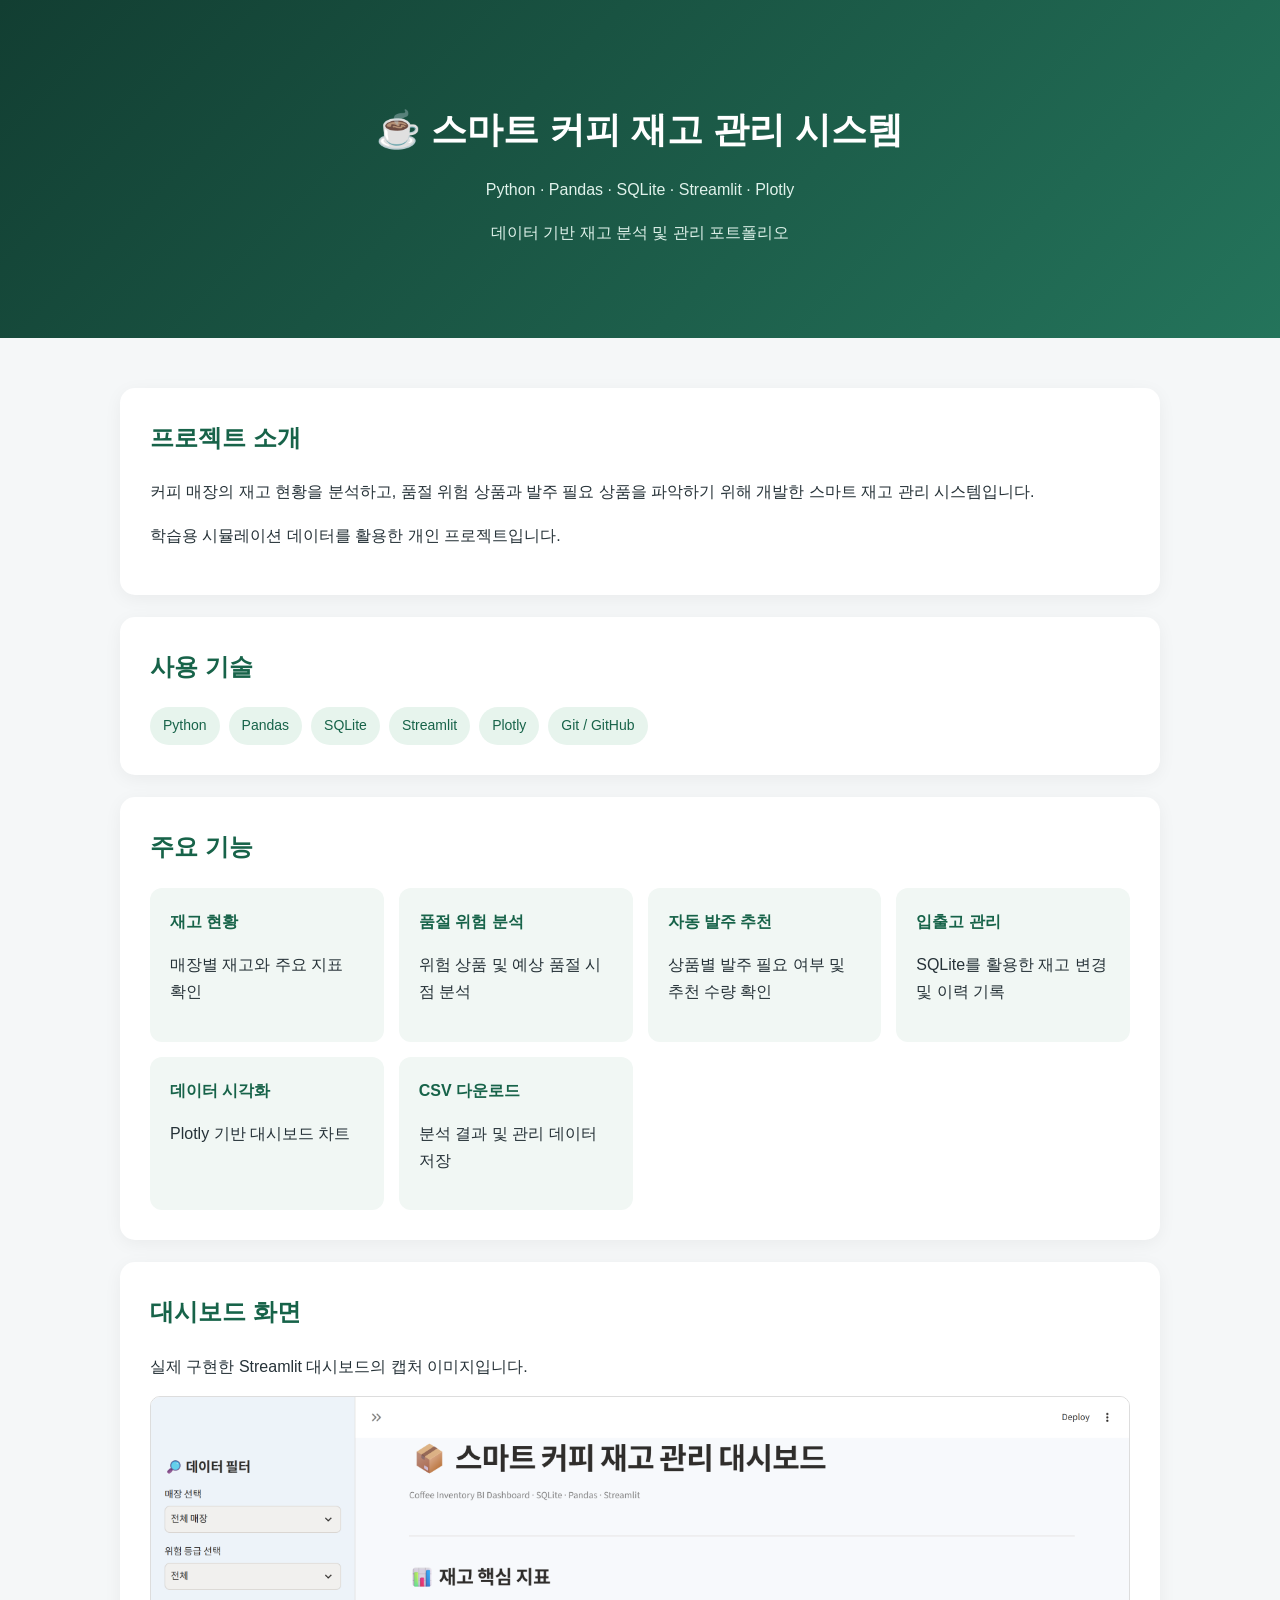
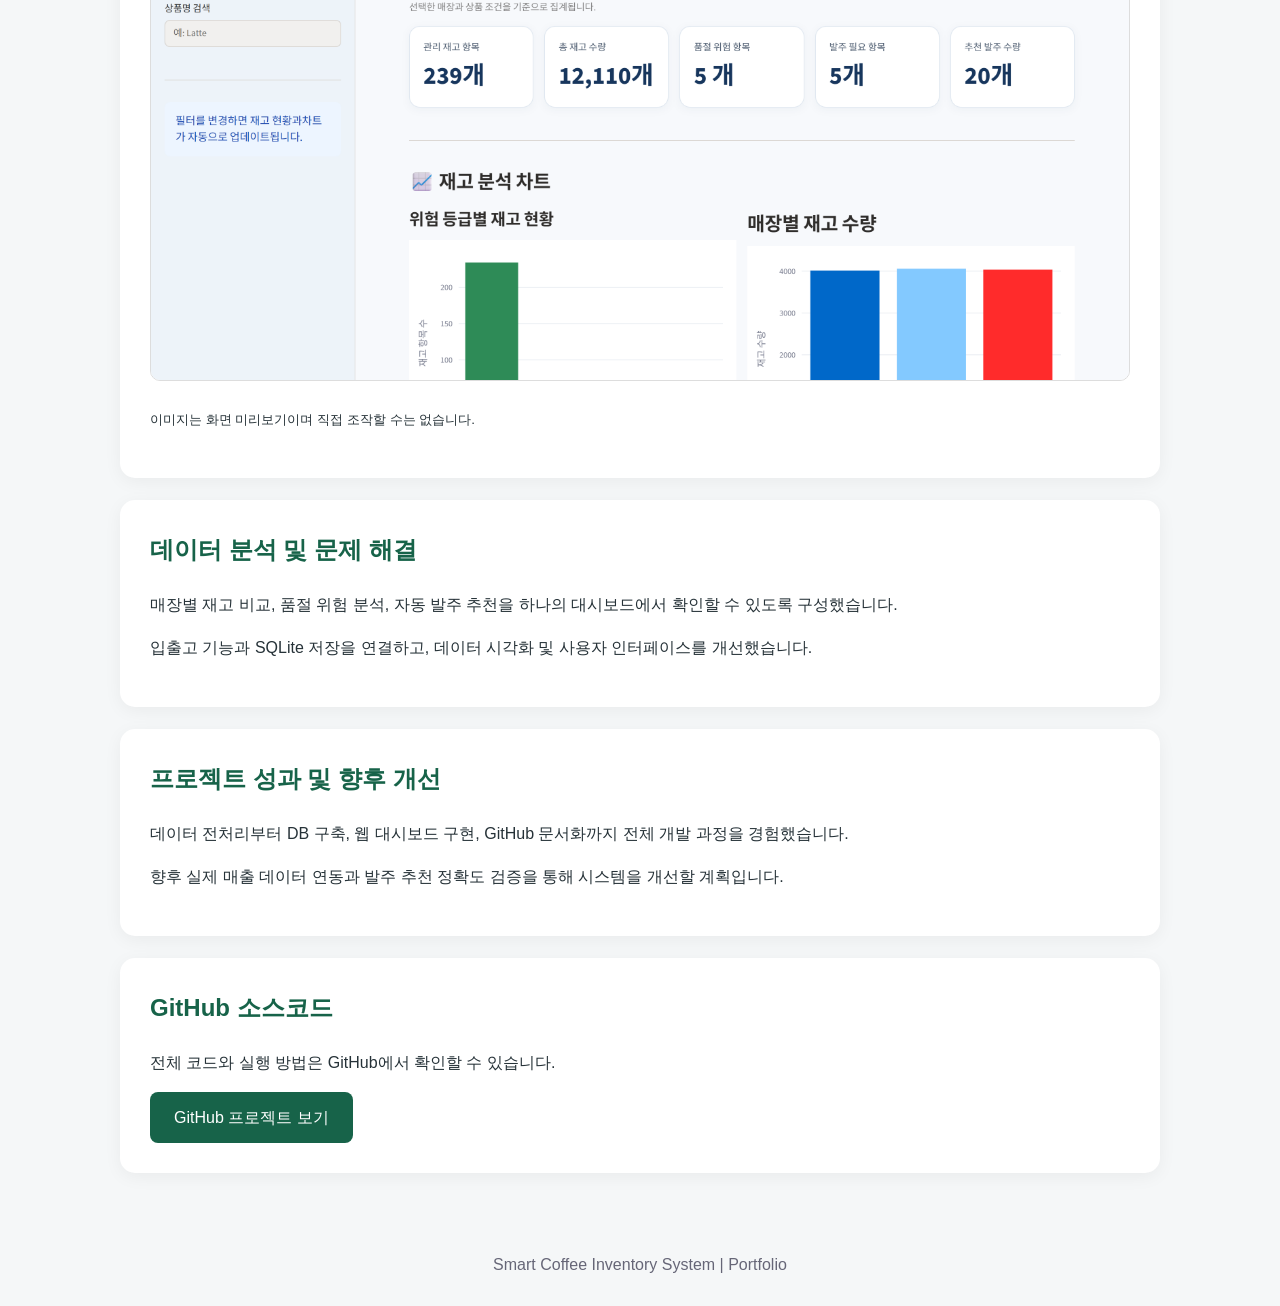
==== docs/index.html @ c438610a "Add GitHub Pages portfolio website" ====
<!DOCTYPE html>
<html lang="ko">
<head>
  <meta charset="UTF-8">
  <meta name="viewport" content="width=device-width, initial-scale=1.0">
  <title>스마트 커피 재고 관리 시스템</title>
  <style>
    * { box-sizing: border-box; }
    body {
      margin: 0;
      font-family: "Malgun Gothic", Arial, sans-serif;
      background: #f5f7f8;
      color: #263238;
      line-height: 1.7;
    }
    header {
      background: linear-gradient(135deg, #123e32, #24745b);
      color: white;
      padding: 75px 20px;
      text-align: center;
    }
    header h1 { font-size: 36px; margin-bottom: 12px; }
    header p { color: #e0f2eb; }
    .container { max-width: 1080px; margin: auto; padding: 28px 20px; }
    section {
      background: white;
      padding: 30px;
      margin: 22px 0;
      border-radius: 15px;
      box-shadow: 0 4px 18px rgba(0,0,0,.05);
    }
    h2 { color: #176349; margin-top: 0; }
    .tags { display: flex; flex-wrap: wrap; gap: 9px; }
    .tag {
      background: #e7f4ed;
      color: #176349;
      padding: 7px 13px;
      border-radius: 20px;
      font-size: 14px;
    }
    .cards {
      display: grid;
      grid-template-columns: repeat(auto-fit, minmax(200px,1fr));
      gap: 15px;
    }
    .card { background: #f1f7f4; padding: 20px; border-radius: 12px; }
    .card strong { color: #176349; }
    img { width: 100%; border-radius: 10px; border: 1px solid #ddd; }
    .button {
      display: inline-block;
      padding: 12px 24px;
      background: #176349;
      color: white;
      text-decoration: none;
      border-radius: 8px;
    }
    footer { text-align: center; padding: 28px; color: #667; }
    @media(max-width:600px) {
      header h1 { font-size: 27px; }
      section { padding: 20px; }
    }
  </style>
</head>
<body>
  <header>
    <h1>☕ 스마트 커피 재고 관리 시스템</h1>
    <p>Python · Pandas · SQLite · Streamlit · Plotly</p>
    <p>데이터 기반 재고 분석 및 관리 포트폴리오</p>
  </header>

  <main class="container">
    <section>
      <h2>프로젝트 소개</h2>
      <p>
        커피 매장의 재고 현황을 분석하고,
        품절 위험 상품과 발주 필요 상품을 파악하기 위해
        개발한 스마트 재고 관리 시스템입니다.
      </p>
      <p>학습용 시뮬레이션 데이터를 활용한 개인 프로젝트입니다.</p>
    </section>

    <section>
      <h2>사용 기술</h2>
      <div class="tags">
        <span class="tag">Python</span>
        <span class="tag">Pandas</span>
        <span class="tag">SQLite</span>
        <span class="tag">Streamlit</span>
        <span class="tag">Plotly</span>
        <span class="tag">Git / GitHub</span>
      </div>
    </section>

    <section>
      <h2>주요 기능</h2>
      <div class="cards">
        <div class="card"><strong>재고 현황</strong><p>매장별 재고와 주요 지표 확인</p></div>
        <div class="card"><strong>품절 위험 분석</strong><p>위험 상품 및 예상 품절 시점 분석</p></div>
        <div class="card"><strong>자동 발주 추천</strong><p>상품별 발주 필요 여부 및 추천 수량 확인</p></div>
        <div class="card"><strong>입출고 관리</strong><p>SQLite를 활용한 재고 변경 및 이력 기록</p></div>
        <div class="card"><strong>데이터 시각화</strong><p>Plotly 기반 대시보드 차트</p></div>
        <div class="card"><strong>CSV 다운로드</strong><p>분석 결과 및 관리 데이터 저장</p></div>
      </div>
    </section>

    <section>
      <h2>대시보드 화면</h2>
      <p>실제 구현한 Streamlit 대시보드의 캡처 이미지입니다.</p>
      <img src="images/dashboard-overview.png"
           alt="스마트 커피 재고 관리 대시보드">
      <p><small>이미지는 화면 미리보기이며 직접 조작할 수는 없습니다.</small></p>
    </section>

    <section>
      <h2>데이터 분석 및 문제 해결</h2>
      <p>매장별 재고 비교, 품절 위험 분석, 자동 발주 추천을
         하나의 대시보드에서 확인할 수 있도록 구성했습니다.</p>
      <p>입출고 기능과 SQLite 저장을 연결하고,
         데이터 시각화 및 사용자 인터페이스를 개선했습니다.</p>
    </section>

    <section>
      <h2>프로젝트 성과 및 향후 개선</h2>
      <p>데이터 전처리부터 DB 구축, 웹 대시보드 구현,
         GitHub 문서화까지 전체 개발 과정을 경험했습니다.</p>
      <p>향후 실제 매출 데이터 연동과 발주 추천 정확도 검증을
         통해 시스템을 개선할 계획입니다.</p>
    </section>

    <section>
      <h2>GitHub 소스코드</h2>
      <p>전체 코드와 실행 방법은 GitHub에서 확인할 수 있습니다.</p>
      <a class="button"
         href="https://github.com/bottle1144/smart-coffee-inventory-system"
         target="_blank" rel="noopener noreferrer">
        GitHub 프로젝트 보기
      </a>
    </section>
  </main>

  <footer>
    Smart Coffee Inventory System | Portfolio
  </footer>
</body>
</html>
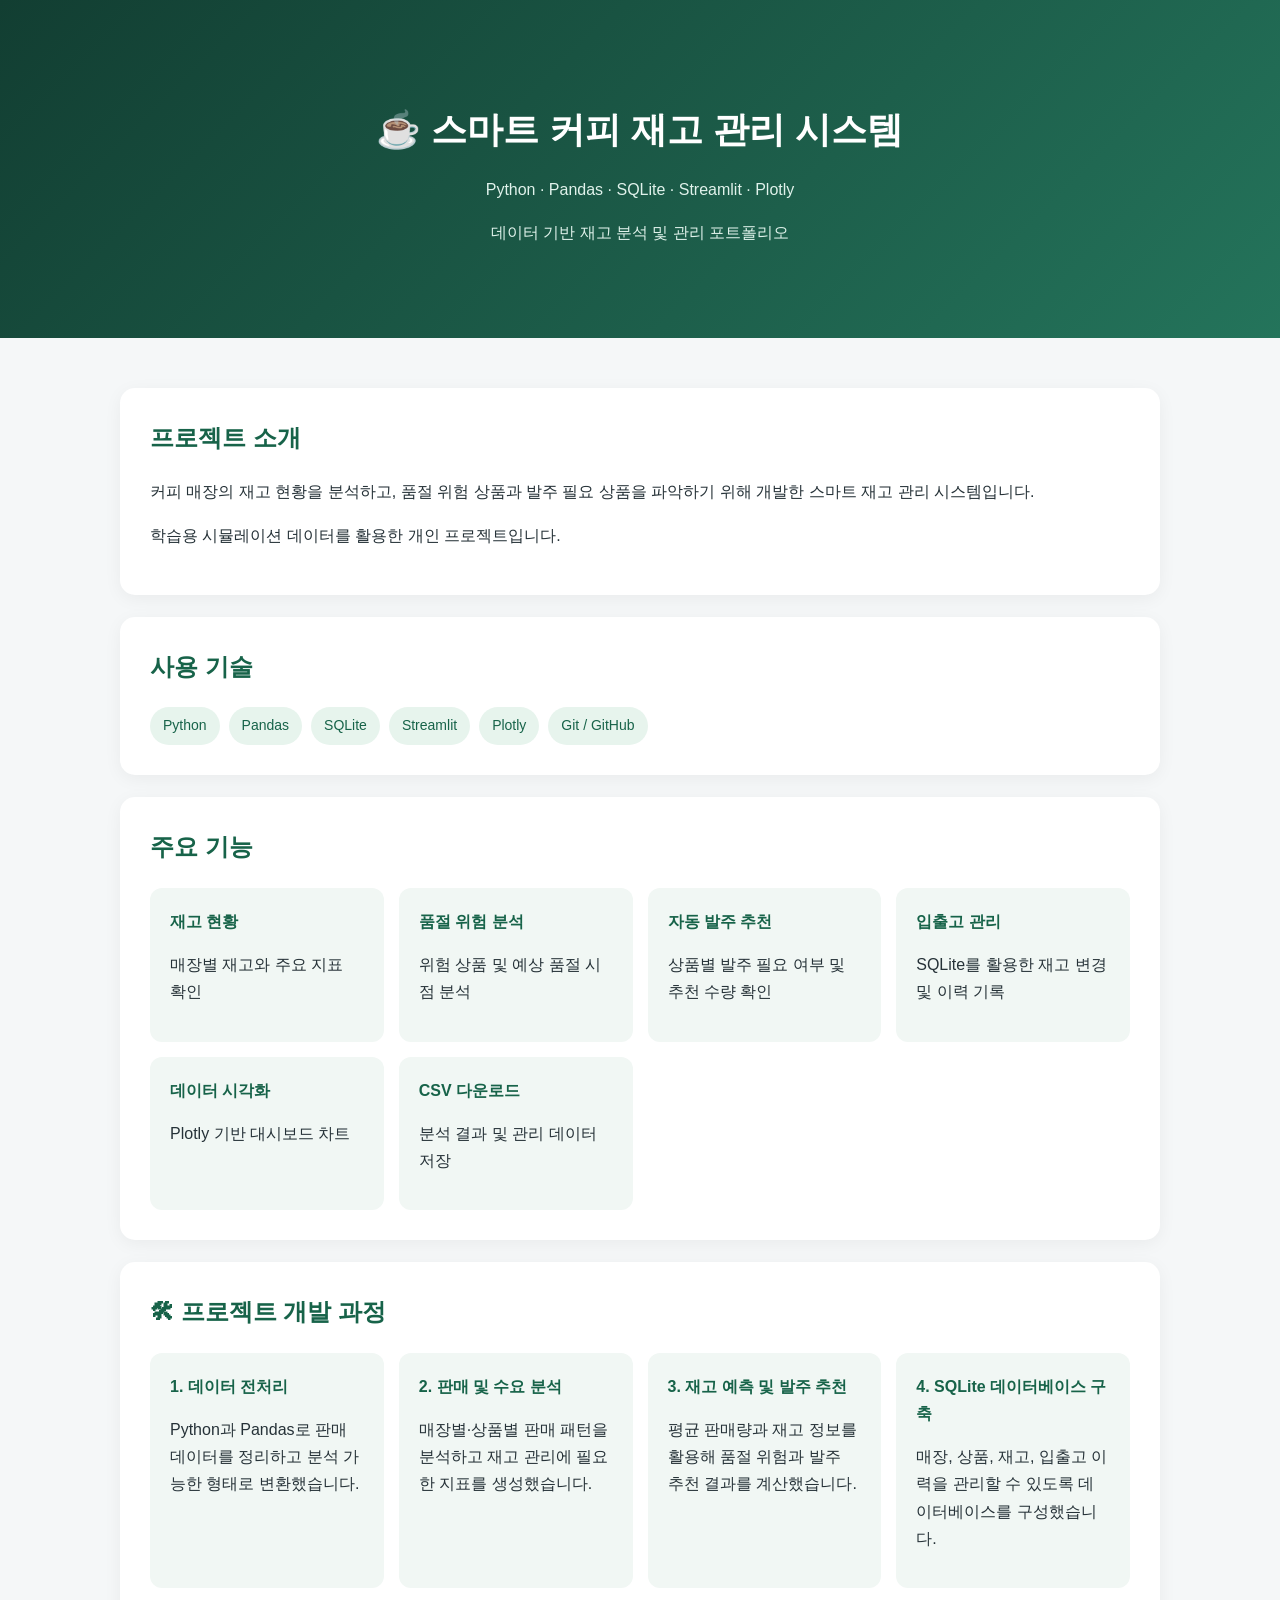
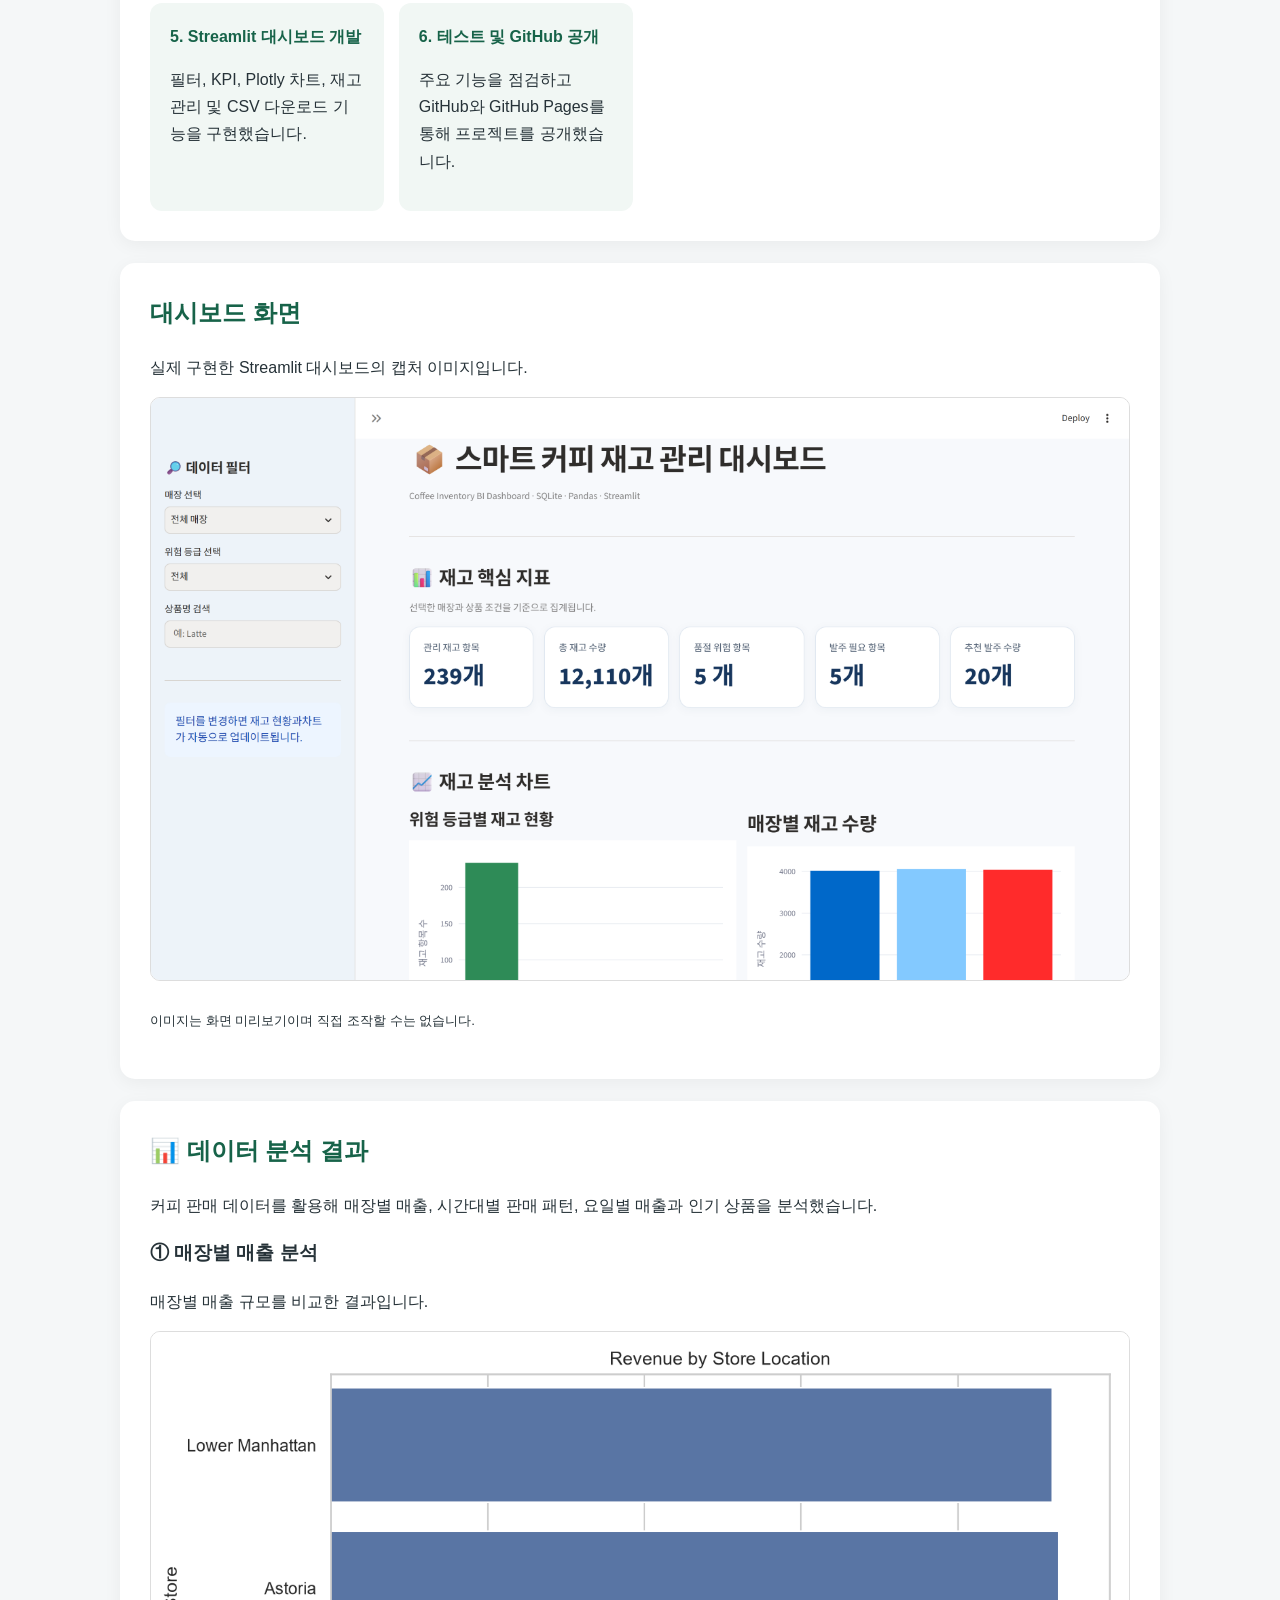
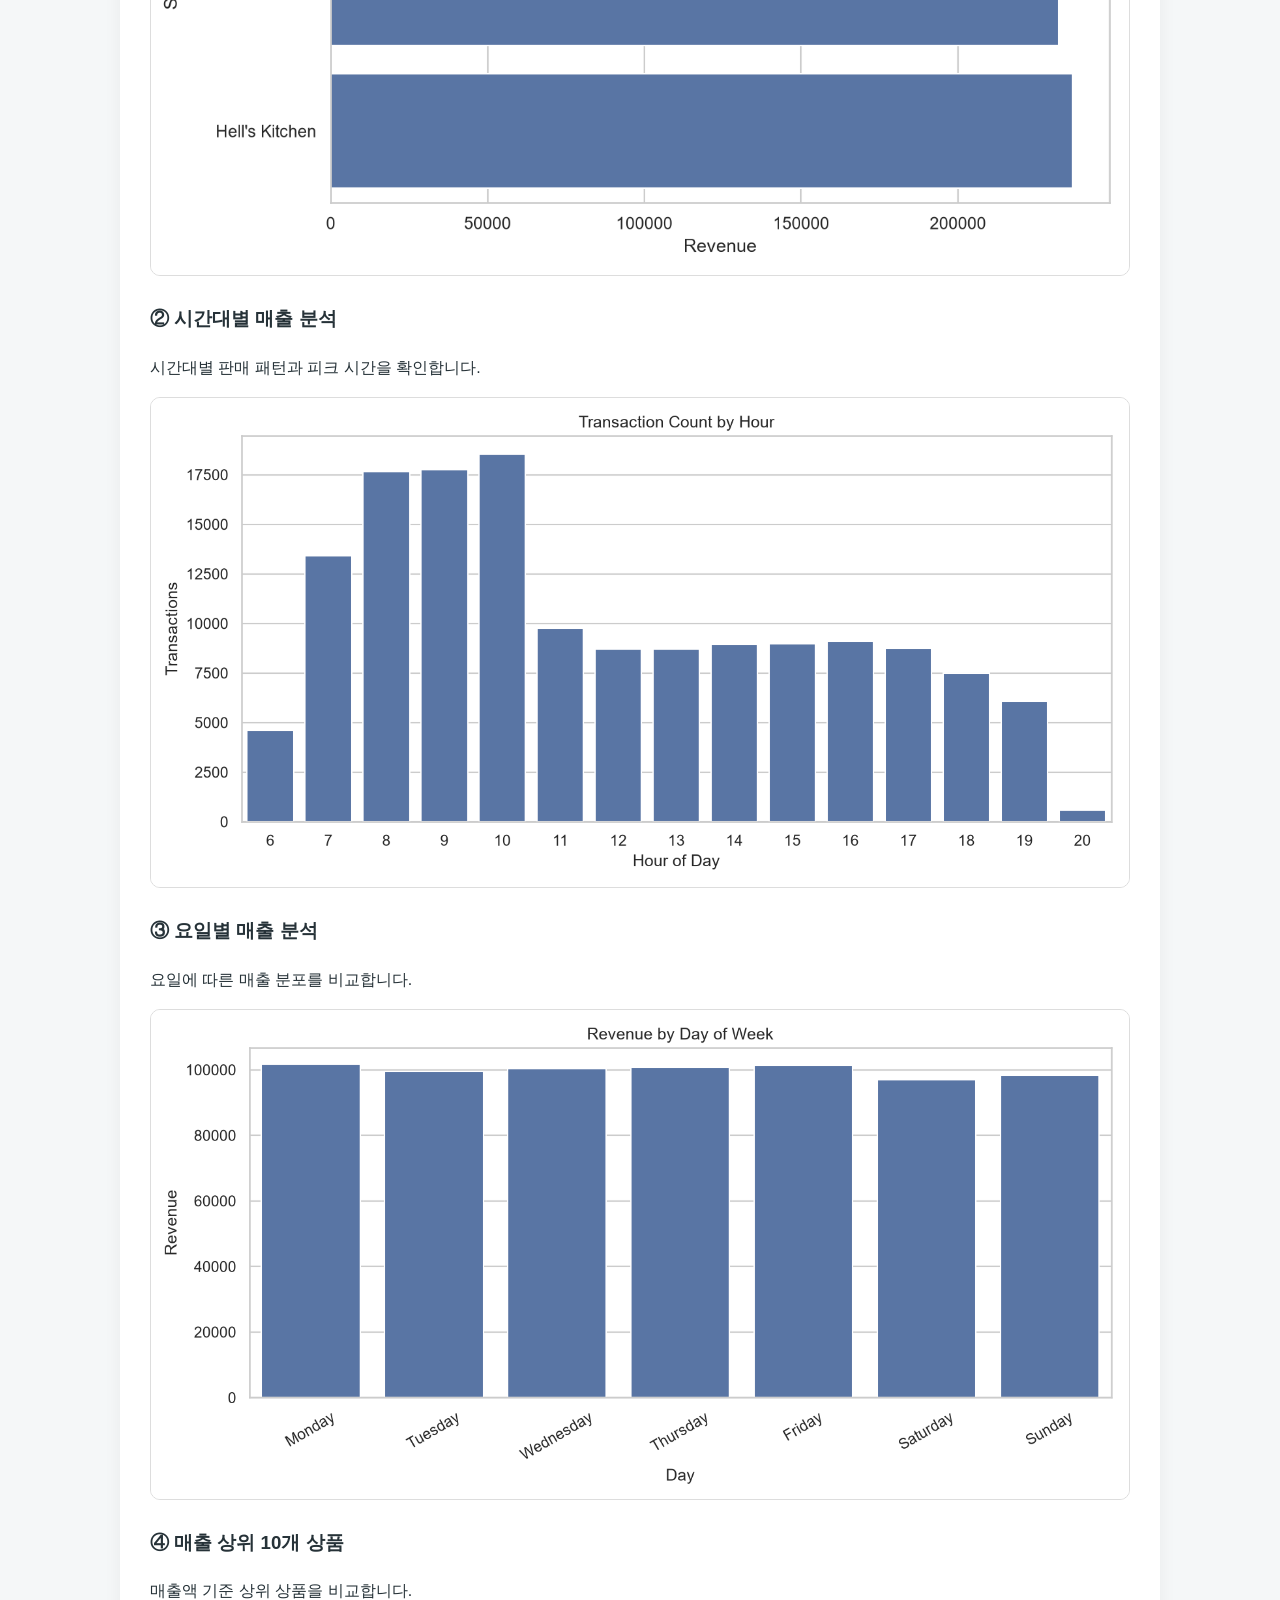
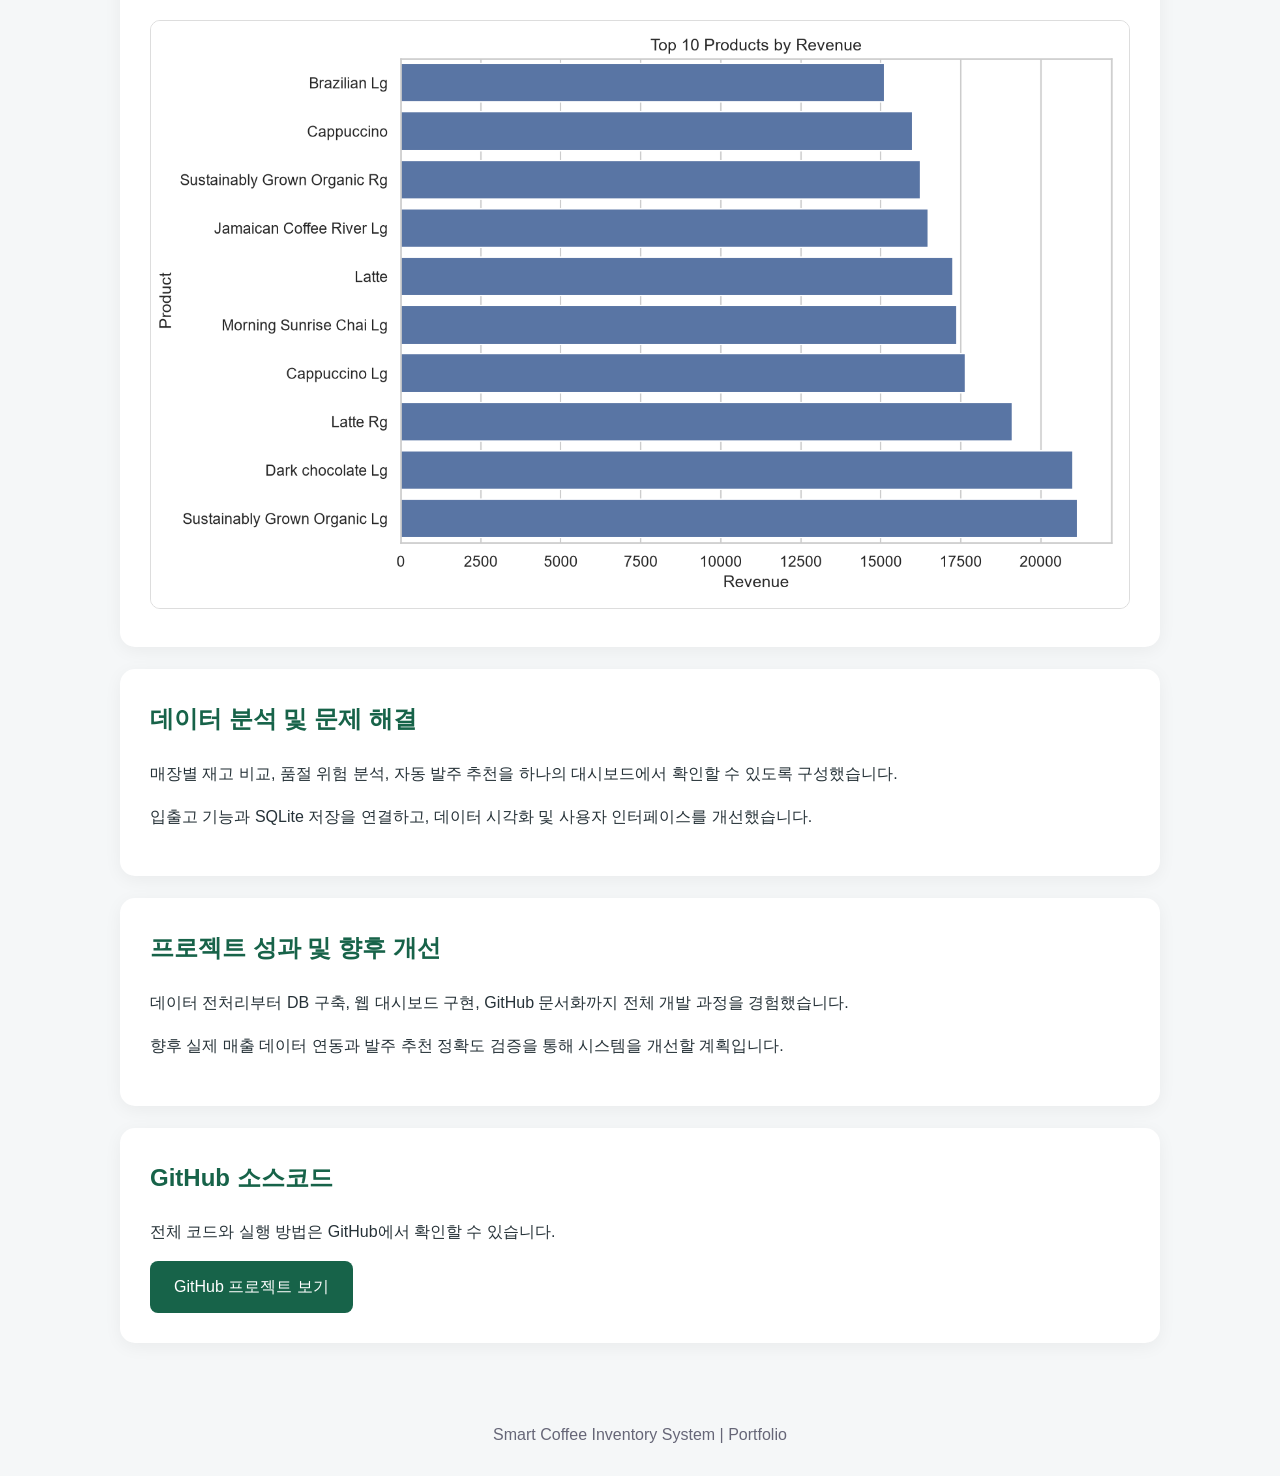
==== commit 2483eda8: "Add sales analysis charts and development process" ====
--- a/docs/index.html
+++ b/docs/index.html
@@ -70,6 +70,8 @@
   </header>
 
   <main class="container">
+
+
     <section>
       <h2>프로젝트 소개</h2>
       <p>
@@ -104,6 +106,42 @@
       </div>
     </section>
 
+<section>
+  <h2>🛠 프로젝트 개발 과정</h2>
+
+  <div class="cards">
+    <div class="card">
+      <strong>1. 데이터 전처리</strong>
+      <p>Python과 Pandas로 판매 데이터를 정리하고 분석 가능한 형태로 변환했습니다.</p>
+    </div>
+
+    <div class="card">
+      <strong>2. 판매 및 수요 분석</strong>
+      <p>매장별·상품별 판매 패턴을 분석하고 재고 관리에 필요한 지표를 생성했습니다.</p>
+    </div>
+
+    <div class="card">
+      <strong>3. 재고 예측 및 발주 추천</strong>
+      <p>평균 판매량과 재고 정보를 활용해 품절 위험과 발주 추천 결과를 계산했습니다.</p>
+    </div>
+
+    <div class="card">
+      <strong>4. SQLite 데이터베이스 구축</strong>
+      <p>매장, 상품, 재고, 입출고 이력을 관리할 수 있도록 데이터베이스를 구성했습니다.</p>
+    </div>
+
+    <div class="card">
+      <strong>5. Streamlit 대시보드 개발</strong>
+      <p>필터, KPI, Plotly 차트, 재고 관리 및 CSV 다운로드 기능을 구현했습니다.</p>
+    </div>
+
+    <div class="card">
+      <strong>6. 테스트 및 GitHub 공개</strong>
+      <p>주요 기능을 점검하고 GitHub와 GitHub Pages를 통해 프로젝트를 공개했습니다.</p>
+    </div>
+  </div>
+</section>
+
     <section>
       <h2>대시보드 화면</h2>
       <p>실제 구현한 Streamlit 대시보드의 캡처 이미지입니다.</p>
@@ -111,6 +149,35 @@
            alt="스마트 커피 재고 관리 대시보드">
       <p><small>이미지는 화면 미리보기이며 직접 조작할 수는 없습니다.</small></p>
     </section>
+
+<section>
+  <h2>📊 데이터 분석 결과</h2>
+  <p>
+    커피 판매 데이터를 활용해 매장별 매출,
+    시간대별 판매 패턴, 요일별 매출과
+    인기 상품을 분석했습니다.
+  </p>
+
+  <h3>① 매장별 매출 분석</h3>
+  <p>매장별 매출 규모를 비교한 결과입니다.</p>
+  <img src="images/revenue_by_store.png"
+       alt="매장별 매출 분석">
+
+  <h3>② 시간대별 매출 분석</h3>
+  <p>시간대별 판매 패턴과 피크 시간을 확인합니다.</p>
+  <img src="images/peak_hours.png"
+       alt="시간대별 매출 분석">
+
+  <h3>③ 요일별 매출 분석</h3>
+  <p>요일에 따른 매출 분포를 비교합니다.</p>
+  <img src="images/sales_by_day_of_week.png"
+       alt="요일별 매출 분석">
+
+  <h3>④ 매출 상위 10개 상품</h3>
+  <p>매출액 기준 상위 상품을 비교합니다.</p>
+  <img src="images/top10_products_revenue.png"
+       alt="매출 상위 10개 상품">
+</section>
 
     <section>
       <h2>데이터 분석 및 문제 해결</h2>
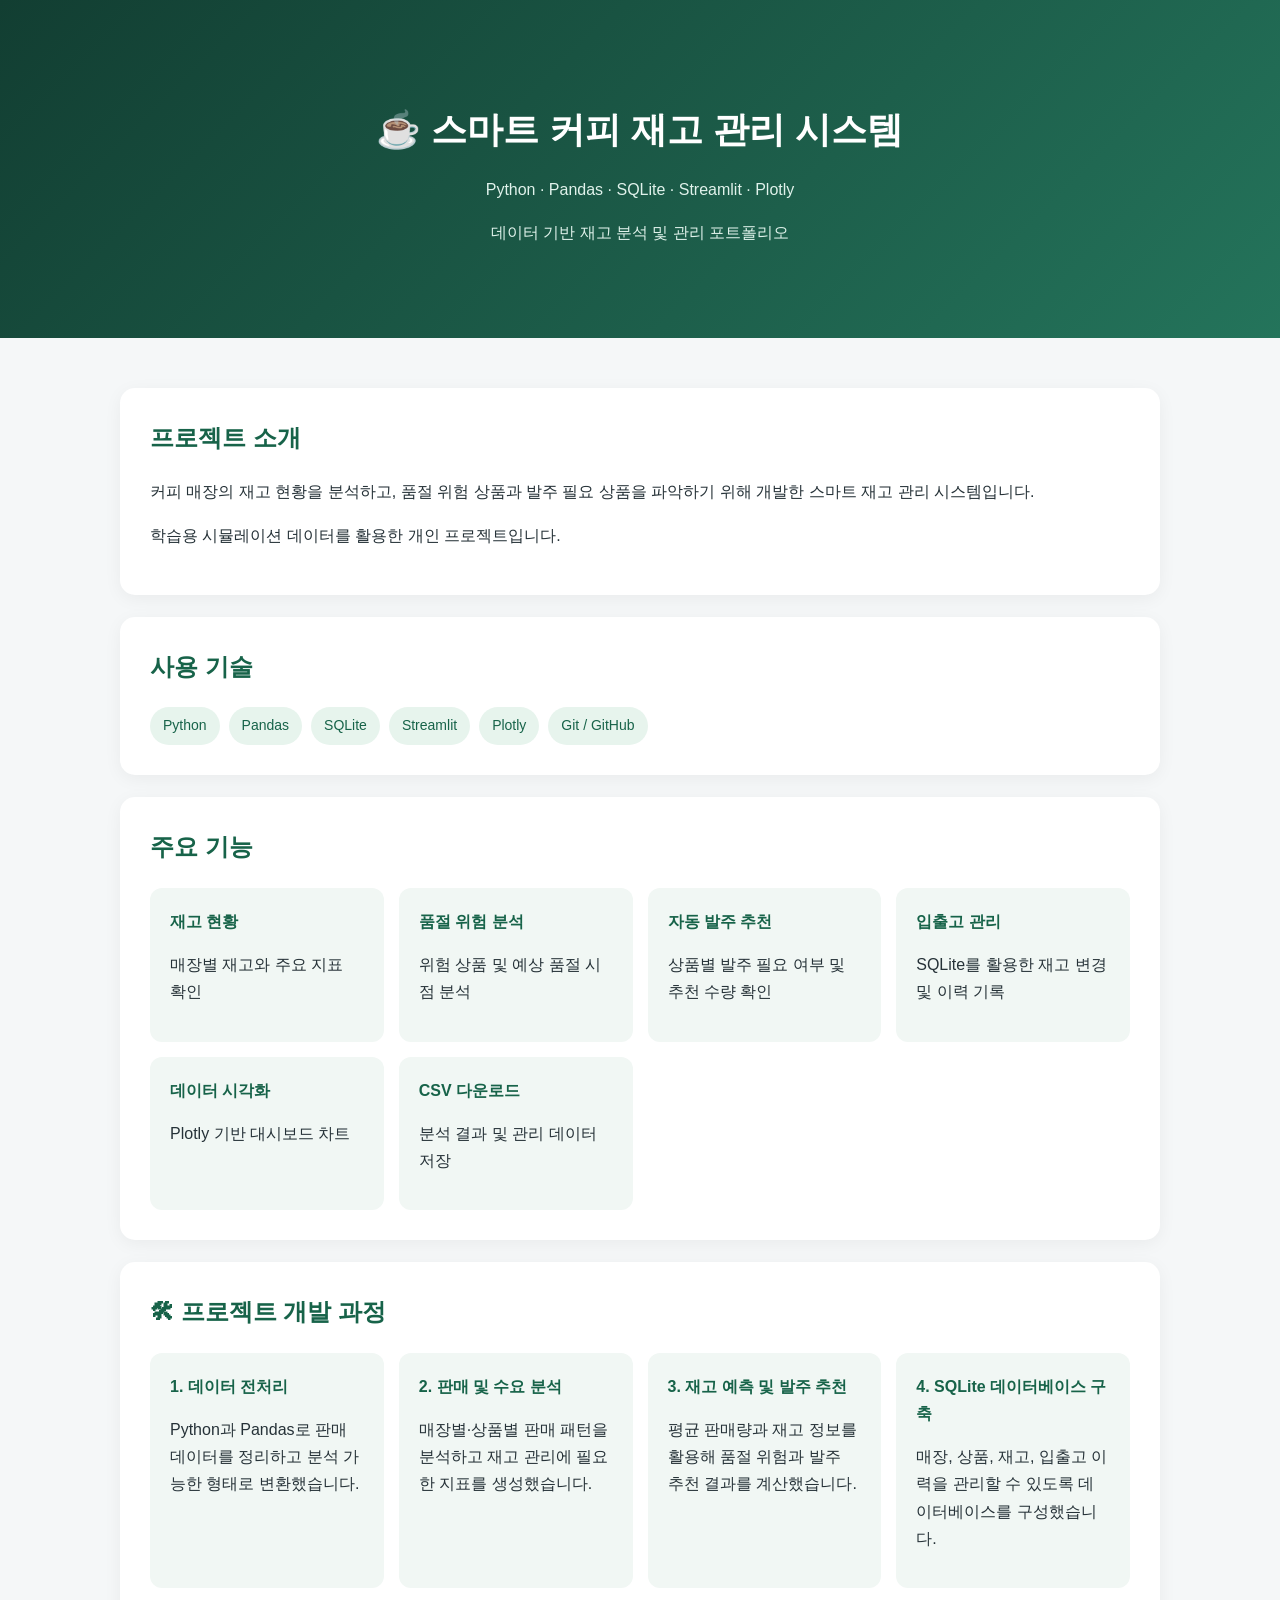
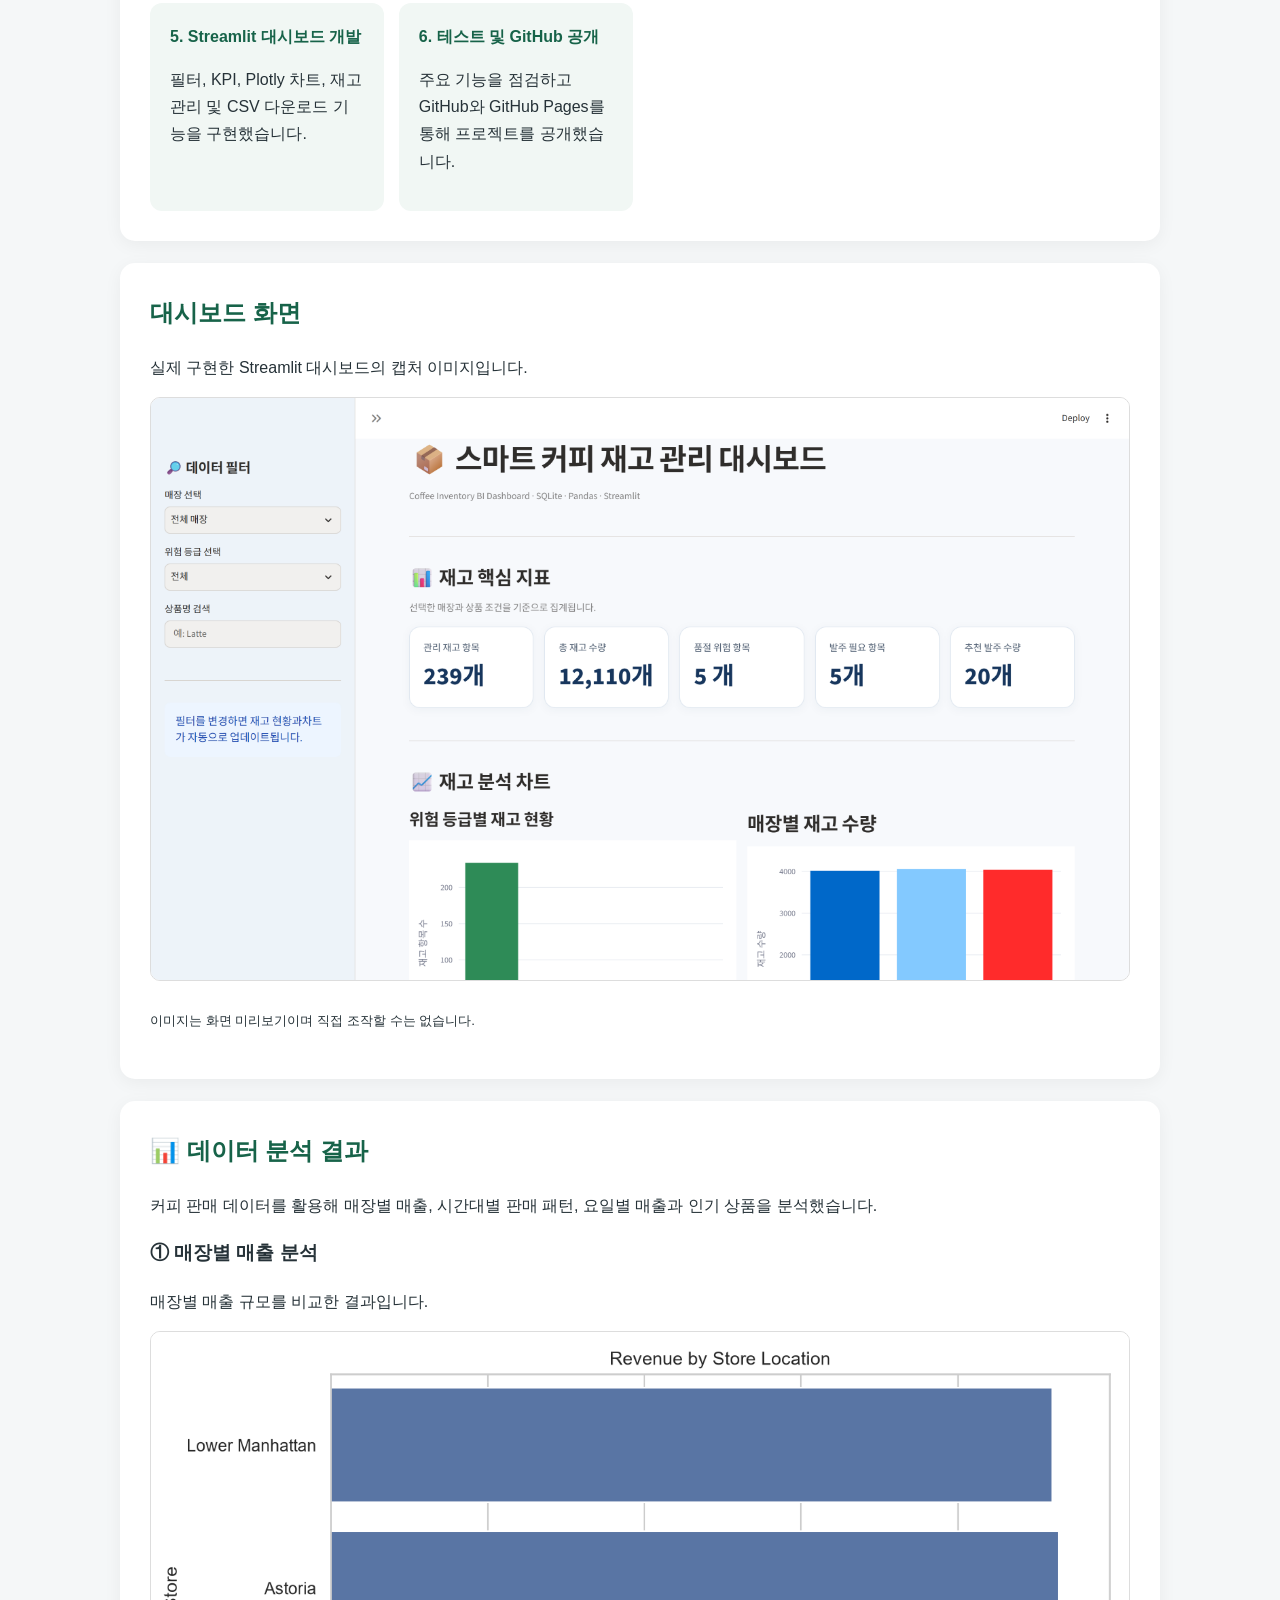
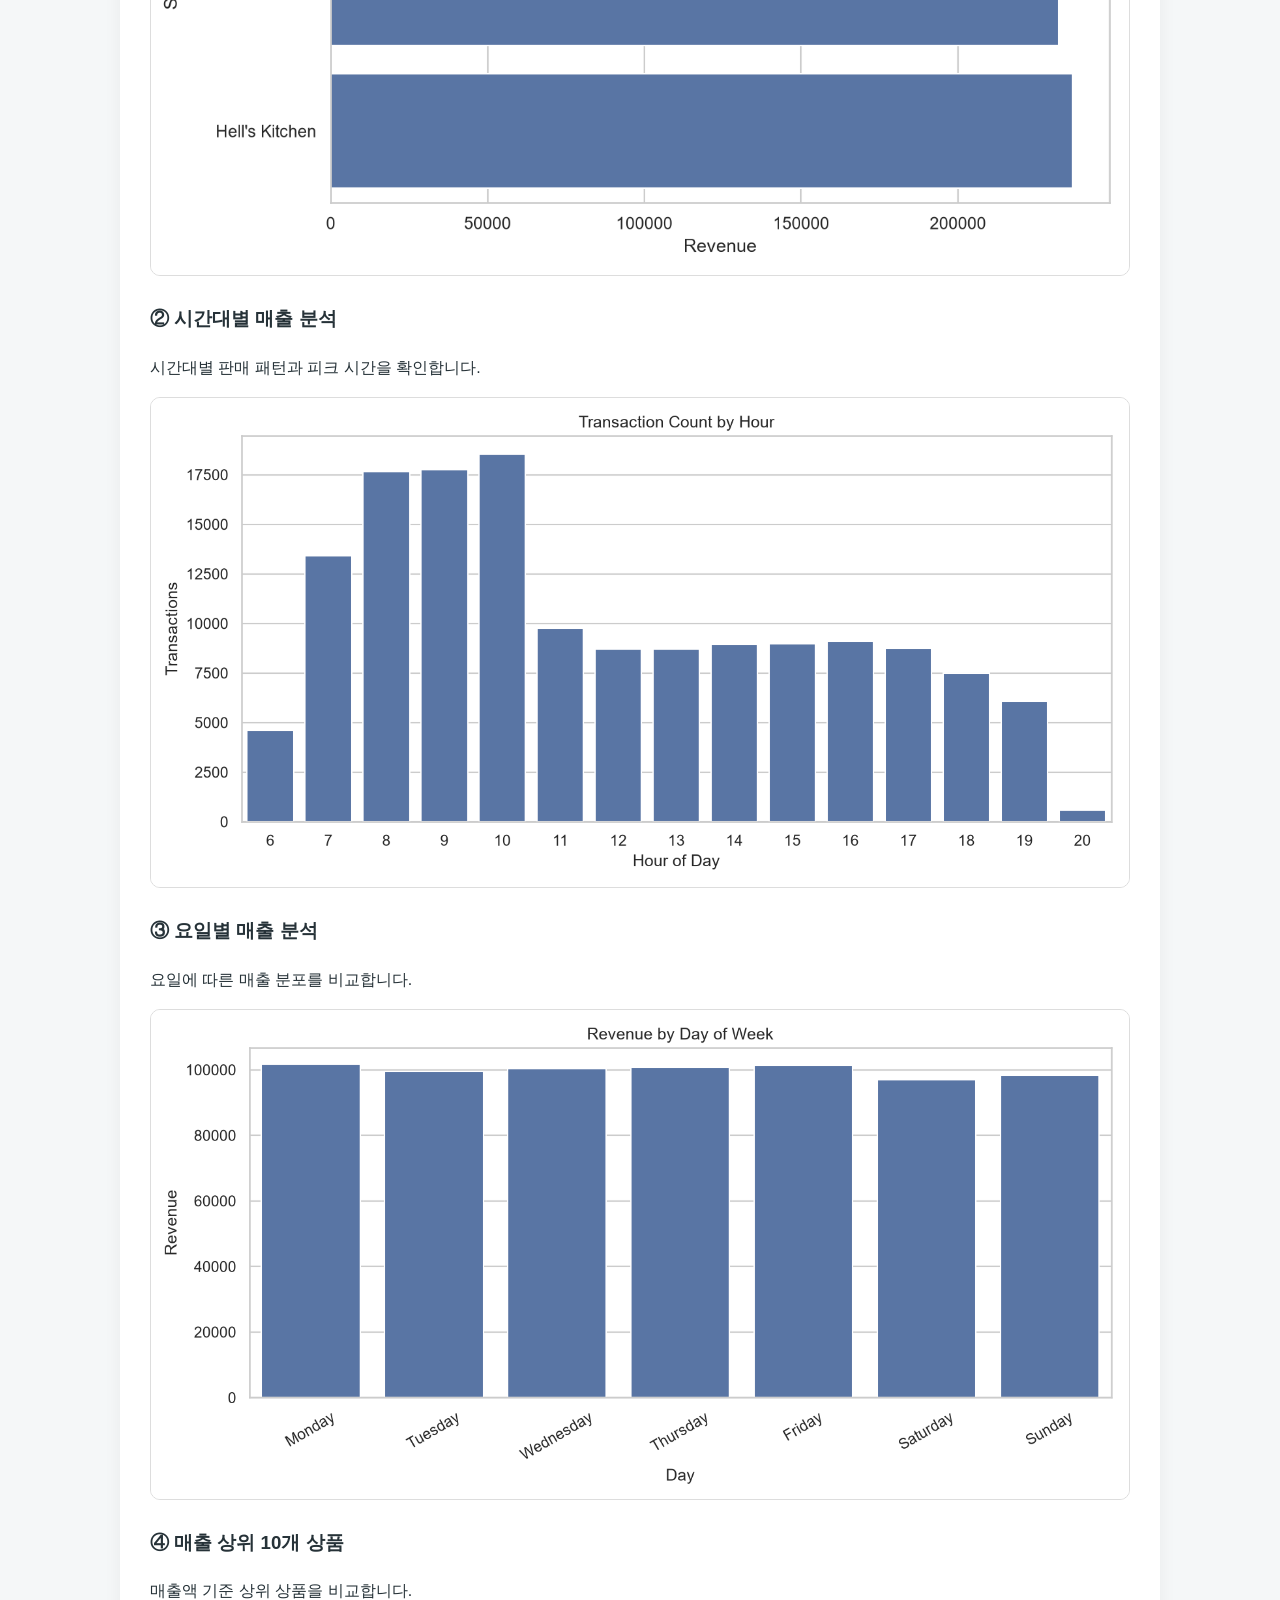
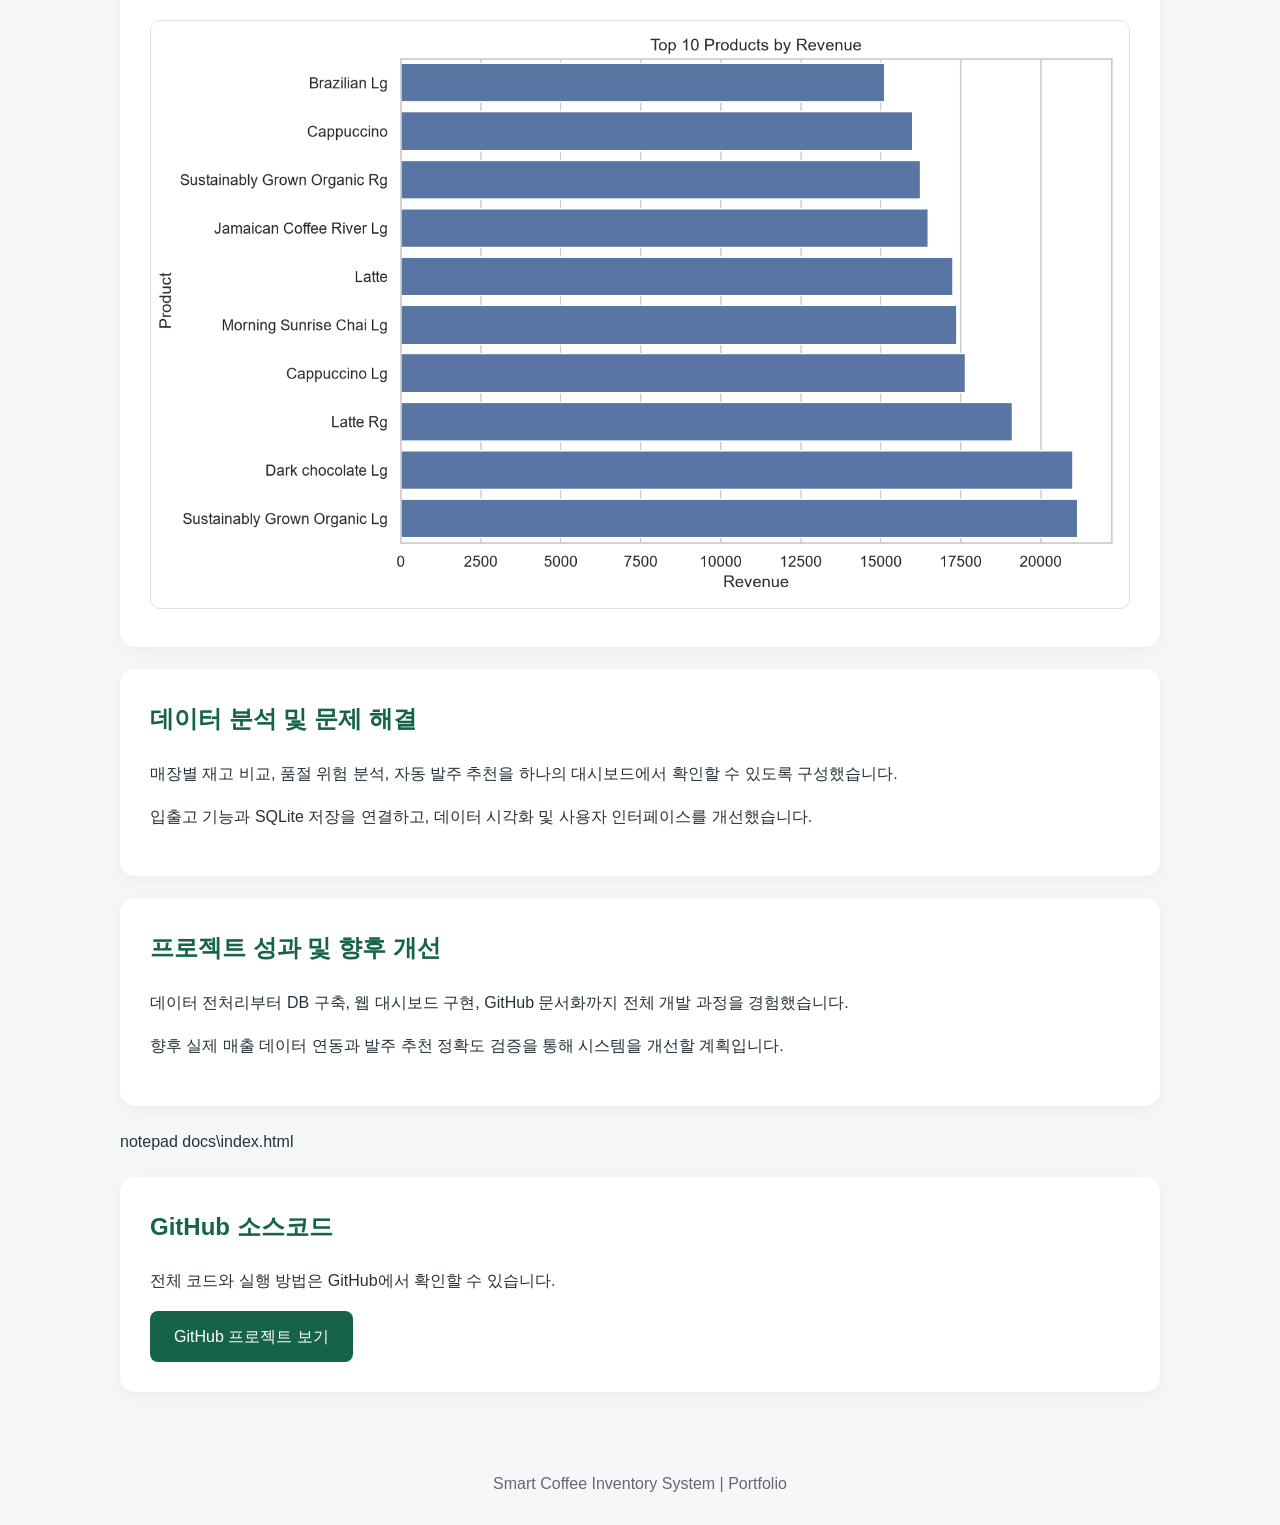
==== commit 9833de54: "Add analysis charts and development process" ====
--- a/docs/index.html
+++ b/docs/index.html
@@ -195,6 +195,8 @@
          통해 시스템을 개선할 계획입니다.</p>
     </section>
 
+notepad docs\index.html
+
     <section>
       <h2>GitHub 소스코드</h2>
       <p>전체 코드와 실행 방법은 GitHub에서 확인할 수 있습니다.</p>
